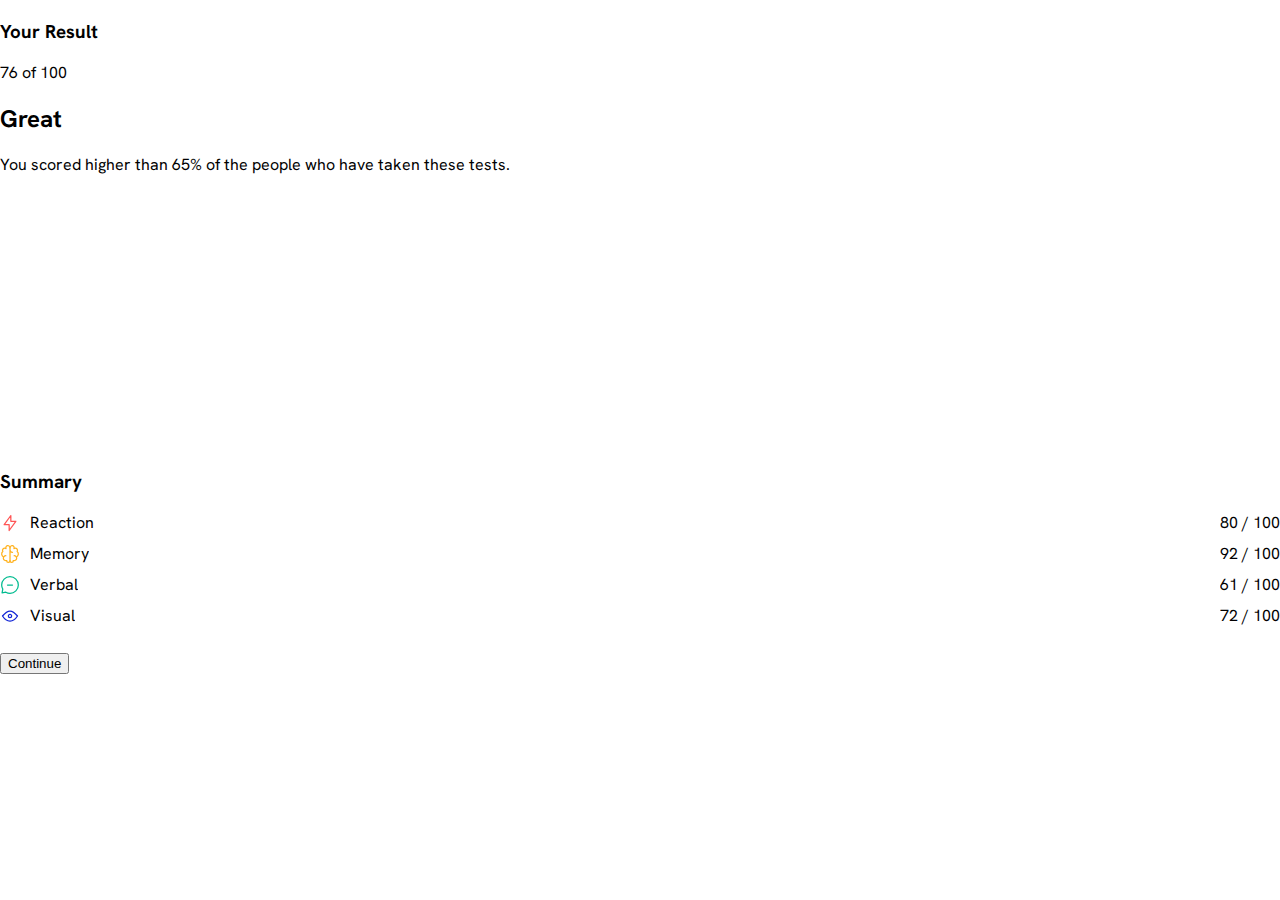
==== results-summary-component-main/index.html @ bd17d682 "starting new challenge" ====
<!doctype html>
<html lang="en">
  <head>
    <meta charset="UTF-8" />
    <meta name="viewport" content="width=device-width, initial-scale=1.0" />

    <link
      rel="icon"
      type="image/png"
      sizes="32x32"
      href="./assets/images/favicon-32x32.png"
    />

    <title>Frontend Mentor | Results summary component</title>
    <link rel="stylesheet" href="styles.css" />
  </head>
  <body>
    <main>
      <div class="column">
        <div class="result-container">
          <h3>Your Result</h3>
          <div class="result-box">76 of 100</div>

          <h2>Great</h2>
          <p>
            You scored higher than 65% of the people who have taken these tests.
          </p>
        </div>
      </div>
      <div class="column">
        <div class="summary-container">
          <h3>Summary</h3>
          <ul class="skills-list">
            <li>
              <div class="skill-info">
                <img
                  src="assets/images/icon-reaction.svg"
                  alt="reaction icon"
                />
                <span>Reaction</span>
              </div>
              <span>80 / 100</span>
            </li>
            <li>
              <div class="skill-info">
                <img src="assets/images/icon-memory.svg" alt="memory icon" />
                <span>Memory</span>
              </div>
              <span>92 / 100</span>
            </li>
            <li>
              <div class="skill-info">
                <img src="assets/images/icon-verbal.svg" alt="verbal icon" />
                <span>Verbal</span>
              </div>
              <span>61 / 100</span>
            </li>
            <li>
              <div class="skill-info">
                <img src="assets/images/icon-visual.svg" alt="visual icon" />
                <span>Visual</span>
              </div>
              <span>72 / 100</span>
            </li>
          </ul>

          <button type="submit">Continue</button>
        </div>
      </div>
    </main>
    <!--<div class="attribution">
    Challenge by <a href="https://www.frontendmentor.io?ref=challenge" target="_blank">Frontend Mentor</a>. 
    Coded by <a href="#">Your Name Here</a>.
</div>-->
  </body>
</html>
---- results-summary-component-main/styles.css ----
:root {
  --light-red: hsl(0, 100%, 67%);
  --orangey-yellow: hsl(39, 100%, 56%);
  --green-teal: hsl(166, 100%, 37%);
  --cobalt-blue: hsl(234, 85%, 45%);
  --light-slate-blue: hsl(252, 100%, 67%);
  --light-royal-blue: hsl(241, 81%, 54%);
  --violet-blue: hsla(256, 72%, 46%, 1);
  --persian-blue: hsla(241, 72%, 46%, 0);
}

@font-face {
  font-family: 'Hanken Grotesk';
  src: url(assets/fonts/HankenGrotesk-VariableFont_wght.ttf);
}

*,
*::before,
*::after {
  box-sizing: border-box;
  /* outline: red 1px solid; */
  overflow: hidden;
}

body {
  font-family: 'Hanken Grotesk';
  margin: 0;
  padding: 0;
}

main {
  display: flex;
  height: 100vh;
  flex-direction: column;
}

.column {
  flex: 1;
  display: flex;
  flex-direction: column;
}

.result-container,
.summary-container {
  flex: 1;
  height: 100%;
  max-width: 100%;
}





















.skills-list {
  list-style: none;
  padding: 0;
  display: flex;
  flex-direction: column;
}

.skills-list li {
  display: flex;
  justify-content: space-between; /* Align items and score at opposite ends */
  align-items: center;
  margin-bottom: 10px;
}

.skill-info {
  display: flex;
  align-items: center;
}

.skill-info img {
  margin-right: 10px; /* Add some spacing between the image and text */
}
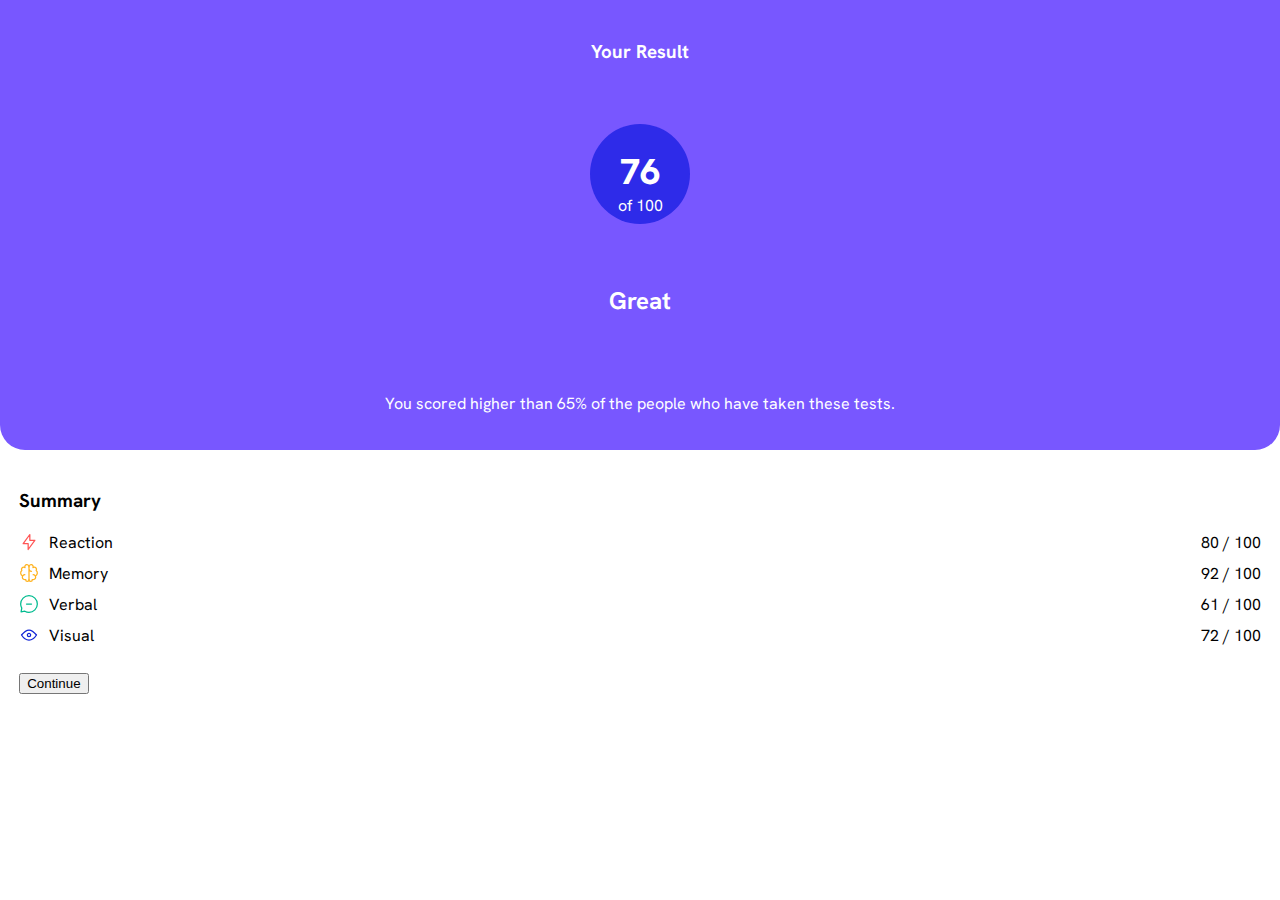
==== commit 529c63cc: "idk what I'm doing (kidding just fixed some paddings and try to catch colors" ====
--- a/results-summary-component-main/index.html
+++ b/results-summary-component-main/index.html
@@ -19,7 +19,11 @@
       <div class="column">
         <div class="result-container">
           <h3>Your Result</h3>
-          <div class="result-box">76 of 100</div>
+          <div class="result-box">
+            <span class="result">76</span>
+            <br>
+            <span>of 100</span>
+            </div>
 
           <h2>Great</h2>
           <p>
--- a/results-summary-component-main/styles.css
+++ b/results-summary-component-main/styles.css
@@ -19,7 +19,7 @@
 *::after {
   box-sizing: border-box;
   /* outline: red 1px solid; */
-  overflow: hidden;
+  /*overflow: hidden;*/
 }
 
 body {
@@ -47,25 +47,38 @@
   max-width: 100%;
 }
 
+.result-container {
+  display: flex;
+  color: hsl(0, 0%, 100%);
+  flex-direction: column;
+  justify-content: space-around;
+  align-items: center;
+  background-color: var(--light-slate-blue);
+  border-bottom-left-radius: 25px;
+  border-bottom-right-radius: 25px;
+}
+
+.result-box {
+  background-color: var(--light-royal-blue);
+  width: 100px;
+  height: 100px;
+  border-radius: 50px;
+  text-align: center;
+  padding-top: 1.5em;
+}
+
+.result {
+  font-weight: 800;
+  font-size: 4vh;
+}
 
 
 
 
 
-
-
-
-
-
-
-
-
-
-
-
-
-
-
+.summary-container {
+  padding: 1.2em;
+}
 
 .skills-list {
   list-style: none;
